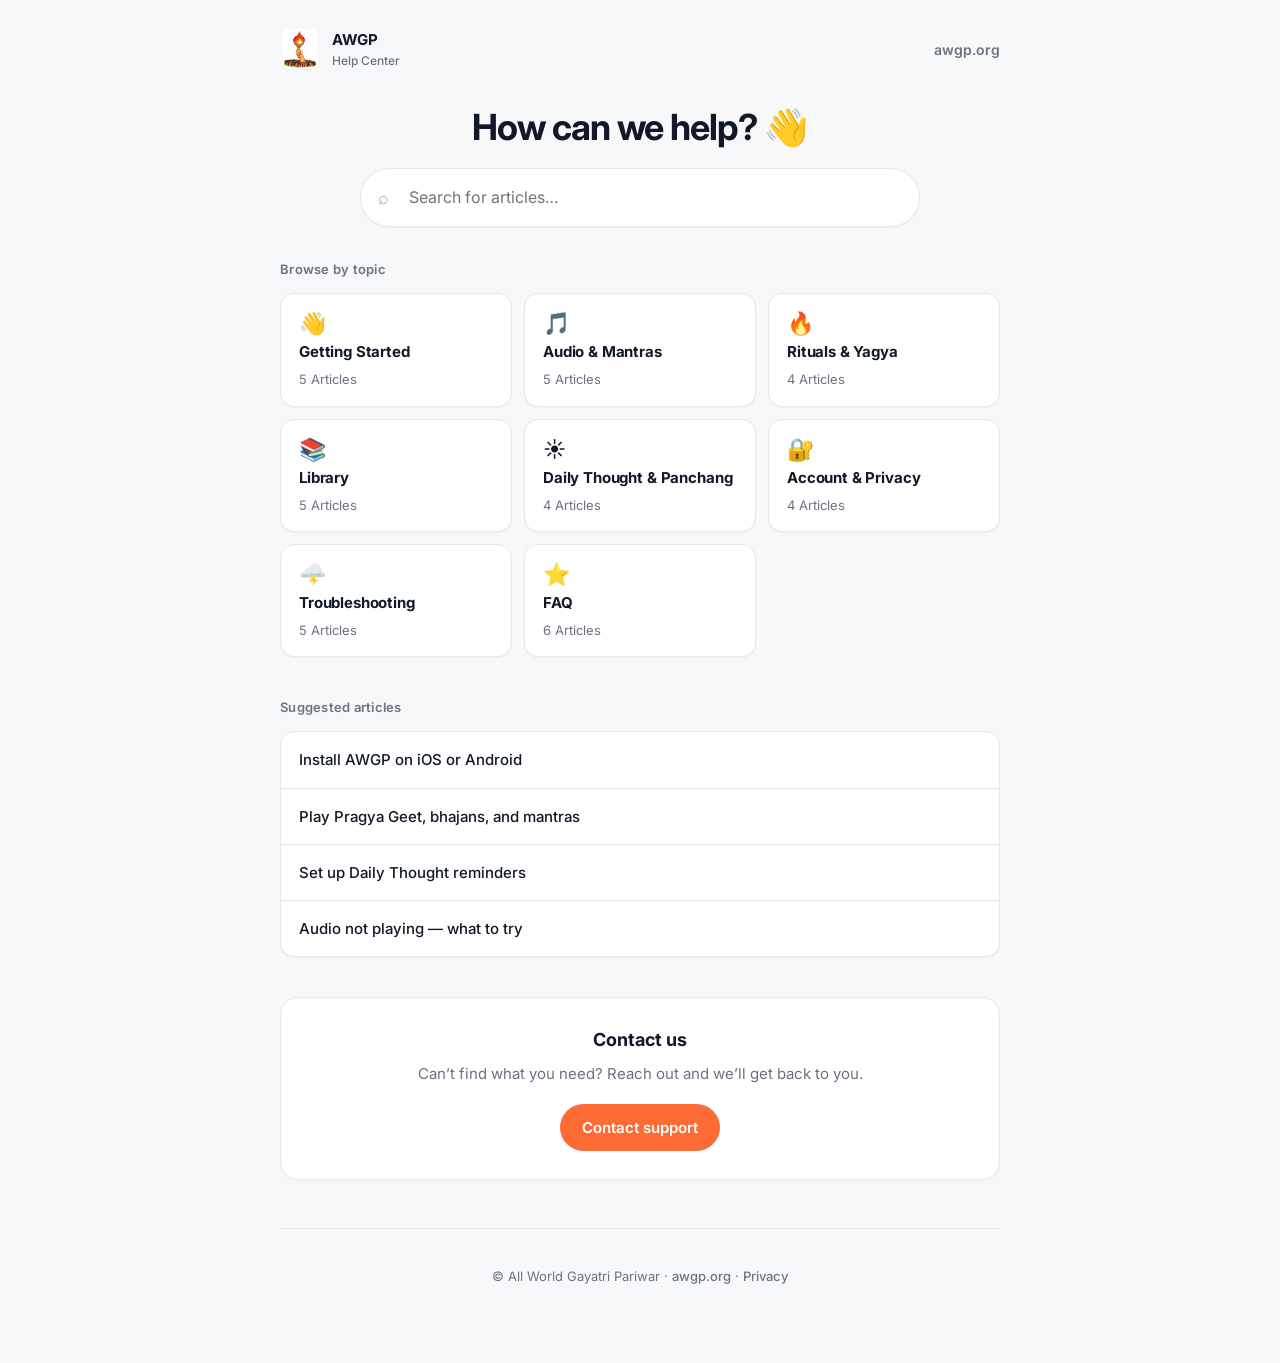
==== index.html @ 36d616b1 "Add AWGP Help Center (HelpKit-style static site). Co-authored-by: Cursor <cursoragent@cursor.com>" ====
<!DOCTYPE html>
<html lang="en" data-base="">
<head>
  <meta charset="utf-8" />
  <meta name="viewport" content="width=device-width, initial-scale=1" />
  <meta name="description" content="AWGP Help Center — guides for audio, rituals, library, daily thought, and troubleshooting." />
  <title>AWGP Help Center</title>
  <link rel="icon" href="assets/icon.png" type="image/png" />
  <link rel="preconnect" href="https://fonts.googleapis.com" />
  <link rel="preconnect" href="https://fonts.gstatic.com" crossorigin />
  <link href="https://fonts.googleapis.com/css2?family=Inter:wght@400;500;600;700&display=swap" rel="stylesheet" />
  <link rel="stylesheet" href="styles.css" />
</head>
<body>
  <div class="shell">
    <header class="site-header">
      <a class="brand" href="index.html">
        <img src="assets/icon.png" width="40" height="40" alt="AWGP" />
        <span class="brand-text">
          <span class="brand-name">AWGP</span>
          <span class="brand-sub">Help Center</span>
        </span>
      </a>
      <a class="header-link" href="https://www.awgp.org" rel="noopener">awgp.org</a>
    </header>

    <section class="hero">
      <h1>How can we help? 👋</h1>
      <div class="search-wrap">
        <span class="search-icon" aria-hidden="true">⌕</span>
        <input
          id="help-search"
          class="search-input"
          type="search"
          placeholder="Search for articles…"
          autocomplete="off"
          aria-label="Search help articles"
        />
        <div id="search-results" class="search-results" role="listbox"></div>
      </div>
    </section>

    <p class="section-label">Browse by topic</p>
    <div id="category-grid" class="category-grid"></div>

    <p class="section-label">Suggested articles</p>
    <div id="suggested-list" class="suggested-list"></div>

    <section class="contact-card">
      <h2>Contact us</h2>
      <p>Can’t find what you need? Reach out and we’ll get back to you.</p>
      <a class="btn" href="contact.html">Contact support</a>
    </section>

    <footer class="site-footer">
      <p>
        © All World Gayatri Pariwar ·
        <a href="https://www.awgp.org" rel="noopener">awgp.org</a> ·
        <a href="https://devn03215.github.io/privacy-policy/" rel="noopener">Privacy</a>
      </p>
    </footer>
  </div>

  <script src="js/articles.js"></script>
  <script src="js/site.js"></script>
</body>
</html>
---- styles.css ----
:root {
  color-scheme: light;
  --bg: #f7f8fa;
  --surface: #ffffff;
  --text: #111827;
  --text-muted: #6b7280;
  --text-soft: #9ca3af;
  --border: #e5e7eb;
  --border-strong: #d1d5db;
  --accent: #ff6b35;
  --accent-hover: #e85a28;
  --accent-soft: rgba(255, 107, 53, 0.1);
  --shadow-sm: 0 1px 2px rgba(15, 23, 42, 0.04);
  --shadow-md: 0 4px 24px rgba(15, 23, 42, 0.06);
  --radius: 14px;
  --radius-lg: 18px;
  --max: 760px;
  --font: "Inter", -apple-system, BlinkMacSystemFont, "Segoe UI", Roboto, sans-serif;
}

@media (prefers-color-scheme: dark) {
  :root {
    color-scheme: dark;
    --bg: #0d0d0f;
    --surface: #1c1c1e;
    --text: #f5f5f7;
    --text-muted: #a1a1a6;
    --text-soft: #86868b;
    --border: rgba(255, 255, 255, 0.1);
    --border-strong: rgba(255, 255, 255, 0.16);
    --accent-soft: rgba(255, 107, 53, 0.16);
    --shadow-sm: 0 1px 2px rgba(0, 0, 0, 0.3);
    --shadow-md: 0 8px 32px rgba(0, 0, 0, 0.35);
  }
}

* {
  box-sizing: border-box;
}

html {
  scroll-behavior: smooth;
}

body {
  margin: 0;
  min-height: 100vh;
  font-family: var(--font);
  font-size: 16px;
  line-height: 1.55;
  color: var(--text);
  background: var(--bg);
  -webkit-font-smoothing: antialiased;
}

a {
  color: var(--accent);
  text-decoration: none;
}

a:hover {
  text-decoration: underline;
}

img {
  max-width: 100%;
  display: block;
}

.shell {
  max-width: var(--max);
  margin: 0 auto;
  padding: 0 20px 64px;
}

.site-header {
  padding: 28px 0 8px;
  display: flex;
  align-items: center;
  justify-content: space-between;
  gap: 16px;
}

.brand {
  display: inline-flex;
  align-items: center;
  gap: 12px;
  text-decoration: none;
  color: var(--text);
}

.brand:hover {
  text-decoration: none;
}

.brand img {
  width: 40px;
  height: 40px;
  border-radius: 10px;
  box-shadow: var(--shadow-sm);
}

.brand-text {
  display: flex;
  flex-direction: column;
  gap: 1px;
}

.brand-name {
  font-size: 15px;
  font-weight: 700;
  letter-spacing: -0.02em;
}

.brand-sub {
  font-size: 12px;
  color: var(--text-muted);
  font-weight: 500;
}

.header-link {
  font-size: 14px;
  font-weight: 600;
  color: var(--text-muted);
  text-decoration: none;
}

.header-link:hover {
  color: var(--accent);
  text-decoration: none;
}

.hero {
  text-align: center;
  padding: 28px 0 32px;
}

.hero h1 {
  margin: 0 0 20px;
  font-size: clamp(1.75rem, 4vw, 2.25rem);
  font-weight: 700;
  letter-spacing: -0.03em;
  line-height: 1.15;
}

.search-wrap {
  position: relative;
  max-width: 560px;
  margin: 0 auto;
}

.search-input {
  width: 100%;
  padding: 16px 20px 16px 48px;
  font: inherit;
  font-size: 16px;
  color: var(--text);
  background: var(--surface);
  border: 1px solid var(--border);
  border-radius: 999px;
  box-shadow: var(--shadow-sm);
  outline: none;
  transition: border-color 0.15s, box-shadow 0.15s;
}

.search-input:focus {
  border-color: var(--accent);
  box-shadow: 0 0 0 3px var(--accent-soft);
}

.search-icon {
  position: absolute;
  left: 18px;
  top: 50%;
  transform: translateY(-50%);
  color: var(--text-soft);
  pointer-events: none;
  font-size: 18px;
}

.search-results {
  position: absolute;
  left: 0;
  right: 0;
  top: calc(100% + 8px);
  background: var(--surface);
  border: 1px solid var(--border);
  border-radius: var(--radius);
  box-shadow: var(--shadow-md);
  overflow: hidden;
  z-index: 20;
  display: none;
}

.search-results.open {
  display: block;
}

.search-result {
  display: block;
  padding: 12px 16px;
  color: var(--text);
  text-decoration: none;
  border-bottom: 1px solid var(--border);
}

.search-result:last-child {
  border-bottom: none;
}

.search-result:hover {
  background: var(--accent-soft);
  text-decoration: none;
}

.search-result-title {
  font-weight: 600;
  font-size: 14px;
  margin-bottom: 2px;
}

.search-result-meta {
  font-size: 12px;
  color: var(--text-muted);
}

.search-empty {
  padding: 16px;
  font-size: 14px;
  color: var(--text-muted);
  text-align: center;
}

.section-label {
  font-size: 13px;
  font-weight: 600;
  color: var(--text-muted);
  margin: 0 0 14px;
  letter-spacing: 0.02em;
}

.category-grid {
  display: grid;
  grid-template-columns: repeat(auto-fill, minmax(220px, 1fr));
  gap: 12px;
  margin-bottom: 40px;
}

.category-card {
  display: flex;
  flex-direction: column;
  gap: 6px;
  padding: 18px 18px 16px;
  background: var(--surface);
  border: 1px solid var(--border);
  border-radius: var(--radius);
  box-shadow: var(--shadow-sm);
  text-decoration: none;
  color: var(--text);
  transition: border-color 0.15s, transform 0.15s, box-shadow 0.15s;
}

.category-card:hover {
  border-color: var(--border-strong);
  box-shadow: var(--shadow-md);
  transform: translateY(-1px);
  text-decoration: none;
}

.category-emoji {
  font-size: 22px;
  line-height: 1;
}

.category-title {
  font-size: 15px;
  font-weight: 700;
  letter-spacing: -0.01em;
}

.category-count {
  font-size: 13px;
  color: var(--text-muted);
}

.suggested-list {
  display: flex;
  flex-direction: column;
  gap: 0;
  background: var(--surface);
  border: 1px solid var(--border);
  border-radius: var(--radius);
  overflow: hidden;
  box-shadow: var(--shadow-sm);
  margin-bottom: 40px;
}

.suggested-item {
  display: block;
  padding: 16px 18px;
  color: var(--text);
  text-decoration: none;
  border-bottom: 1px solid var(--border);
  font-weight: 500;
  font-size: 15px;
}

.suggested-item:last-child {
  border-bottom: none;
}

.suggested-item:hover {
  background: var(--accent-soft);
  text-decoration: none;
}

.contact-card {
  text-align: center;
  padding: 28px 24px;
  background: var(--surface);
  border: 1px solid var(--border);
  border-radius: var(--radius-lg);
  box-shadow: var(--shadow-sm);
}

.contact-card h2 {
  margin: 0 0 8px;
  font-size: 1.125rem;
}

.contact-card p {
  margin: 0 0 18px;
  color: var(--text-muted);
  font-size: 15px;
}

.btn {
  display: inline-flex;
  align-items: center;
  justify-content: center;
  gap: 8px;
  padding: 12px 22px;
  font: inherit;
  font-size: 15px;
  font-weight: 600;
  color: #fff;
  background: var(--accent);
  border: none;
  border-radius: 999px;
  cursor: pointer;
  text-decoration: none;
  transition: background 0.15s;
}

.btn:hover {
  background: var(--accent-hover);
  text-decoration: none;
  color: #fff;
}

.btn-secondary {
  background: transparent;
  color: var(--text);
  border: 1px solid var(--border-strong);
}

.btn-secondary:hover {
  background: var(--accent-soft);
  color: var(--text);
}

.site-footer {
  margin-top: 48px;
  padding-top: 24px;
  border-top: 1px solid var(--border);
  text-align: center;
  font-size: 13px;
  color: var(--text-muted);
}

.site-footer a {
  color: var(--text-muted);
  font-weight: 500;
}

/* Category & article pages */
.page-header {
  padding: 24px 0 20px;
}

.breadcrumb {
  display: flex;
  flex-wrap: wrap;
  gap: 6px;
  align-items: center;
  font-size: 13px;
  color: var(--text-muted);
  margin-bottom: 16px;
}

.breadcrumb a {
  color: var(--text-muted);
  font-weight: 500;
}

.breadcrumb a:hover {
  color: var(--accent);
}

.page-header h1 {
  margin: 0;
  font-size: clamp(1.5rem, 3.5vw, 2rem);
  font-weight: 700;
  letter-spacing: -0.02em;
  display: flex;
  align-items: center;
  gap: 10px;
}

.article-list {
  display: flex;
  flex-direction: column;
  gap: 0;
  background: var(--surface);
  border: 1px solid var(--border);
  border-radius: var(--radius);
  overflow: hidden;
  box-shadow: var(--shadow-sm);
  margin-bottom: 32px;
}

.article-list a {
  display: block;
  padding: 16px 18px;
  color: var(--text);
  font-weight: 500;
  border-bottom: 1px solid var(--border);
  text-decoration: none;
}

.article-list a:last-child {
  border-bottom: none;
}

.article-list a:hover {
  background: var(--accent-soft);
  text-decoration: none;
}

.article-body {
  background: var(--surface);
  border: 1px solid var(--border);
  border-radius: var(--radius-lg);
  padding: clamp(24px, 4vw, 36px);
  box-shadow: var(--shadow-sm);
}

.article-body h2 {
  margin: 2rem 0 0.75rem;
  font-size: 1.25rem;
  letter-spacing: -0.02em;
}

.article-body h2:first-child {
  margin-top: 0;
}

.article-body h3 {
  margin: 1.5rem 0 0.5rem;
  font-size: 1.05rem;
}

.article-body p,
.article-body li {
  color: var(--text);
}

.article-body p {
  margin: 0 0 1rem;
}

.article-body ul,
.article-body ol {
  margin: 0 0 1rem;
  padding-left: 1.25rem;
}

.article-body li {
  margin: 0.35rem 0;
}

.article-body strong {
  font-weight: 600;
}

.tip {
  padding: 14px 16px;
  border-radius: 10px;
  background: var(--accent-soft);
  border-left: 3px solid var(--accent);
  margin: 1.25rem 0;
  font-size: 15px;
}

.store-row {
  display: flex;
  flex-wrap: wrap;
  gap: 10px;
  margin: 1rem 0;
}

@media (max-width: 560px) {
  .category-grid {
    grid-template-columns: 1fr;
  }

  .site-header {
    flex-direction: column;
    align-items: flex-start;
  }
}
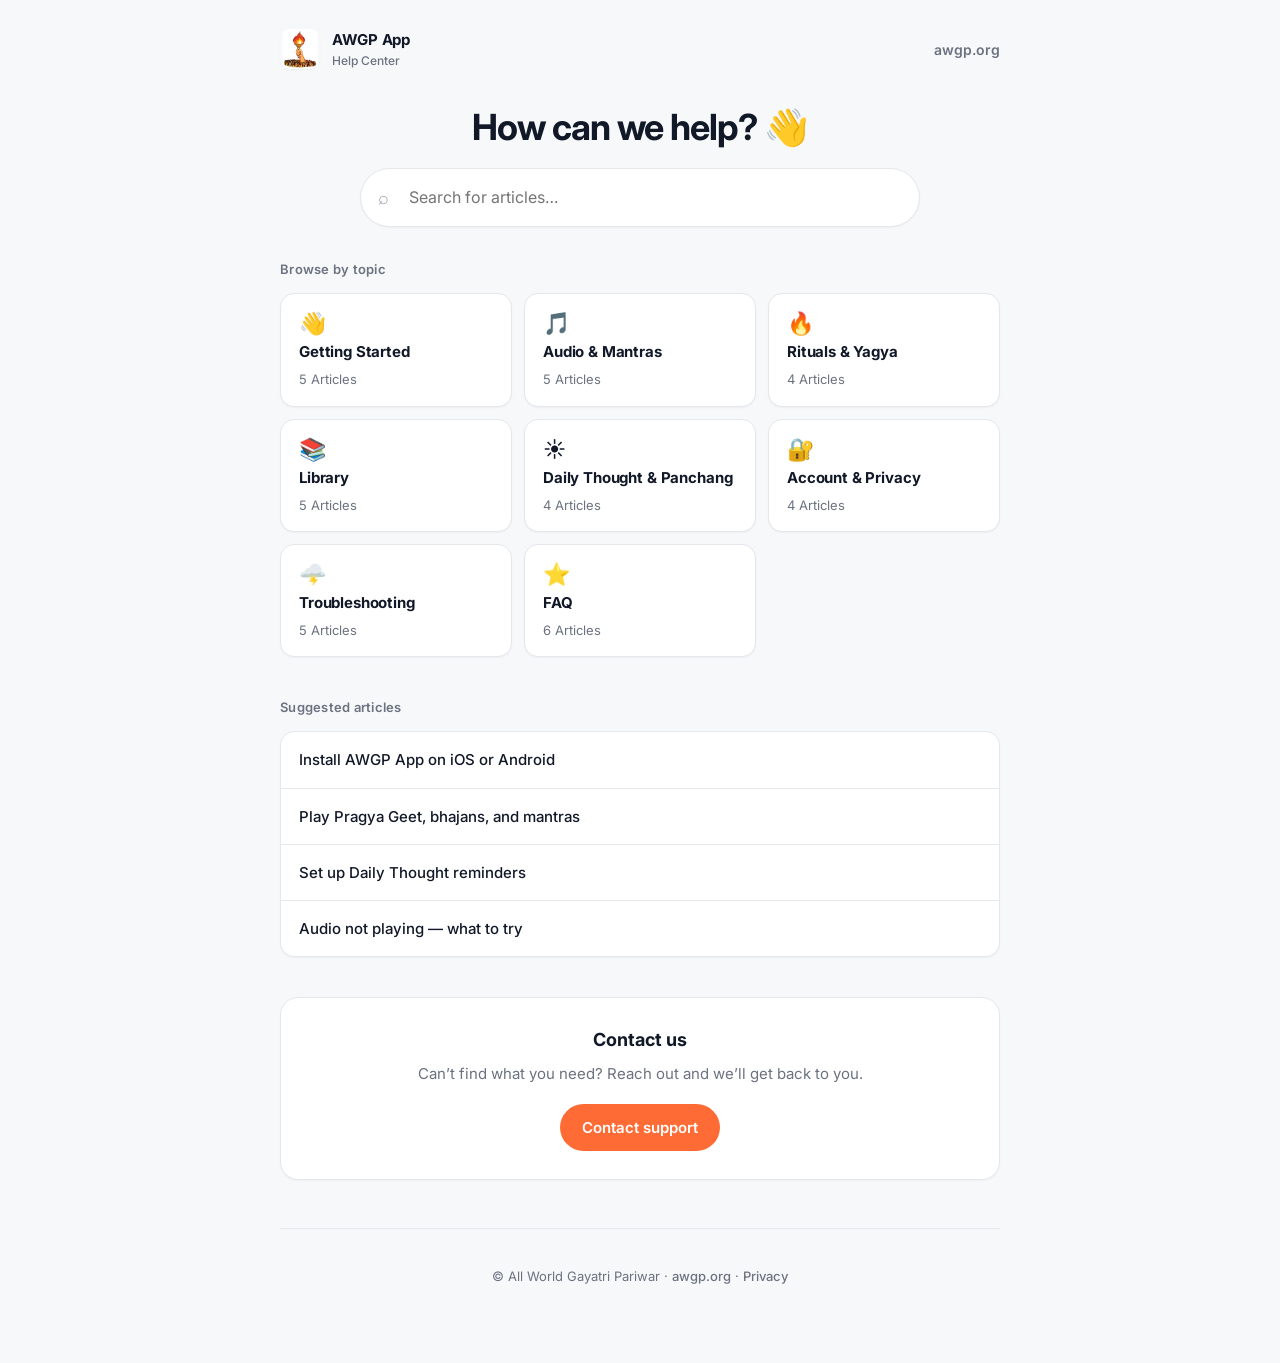
==== commit ef007d78: "Update help center: AWGP App branding and no-registration copy." ====
--- a/index.html
+++ b/index.html
@@ -3,8 +3,8 @@
 <head>
   <meta charset="utf-8" />
   <meta name="viewport" content="width=device-width, initial-scale=1" />
-  <meta name="description" content="AWGP Help Center — guides for audio, rituals, library, daily thought, and troubleshooting." />
-  <title>AWGP Help Center</title>
+  <meta name="description" content="AWGP App Help Center — guides for audio, rituals, library, daily thought, and troubleshooting." />
+  <title>AWGP App Help Center</title>
   <link rel="icon" href="assets/icon.png" type="image/png" />
   <link rel="preconnect" href="https://fonts.googleapis.com" />
   <link rel="preconnect" href="https://fonts.gstatic.com" crossorigin />
@@ -15,9 +15,9 @@
   <div class="shell">
     <header class="site-header">
       <a class="brand" href="index.html">
-        <img src="assets/icon.png" width="40" height="40" alt="AWGP" />
+        <img src="assets/icon.png" width="40" height="40" alt="AWGP App" />
         <span class="brand-text">
-          <span class="brand-name">AWGP</span>
+          <span class="brand-name">AWGP App</span>
           <span class="brand-sub">Help Center</span>
         </span>
       </a>
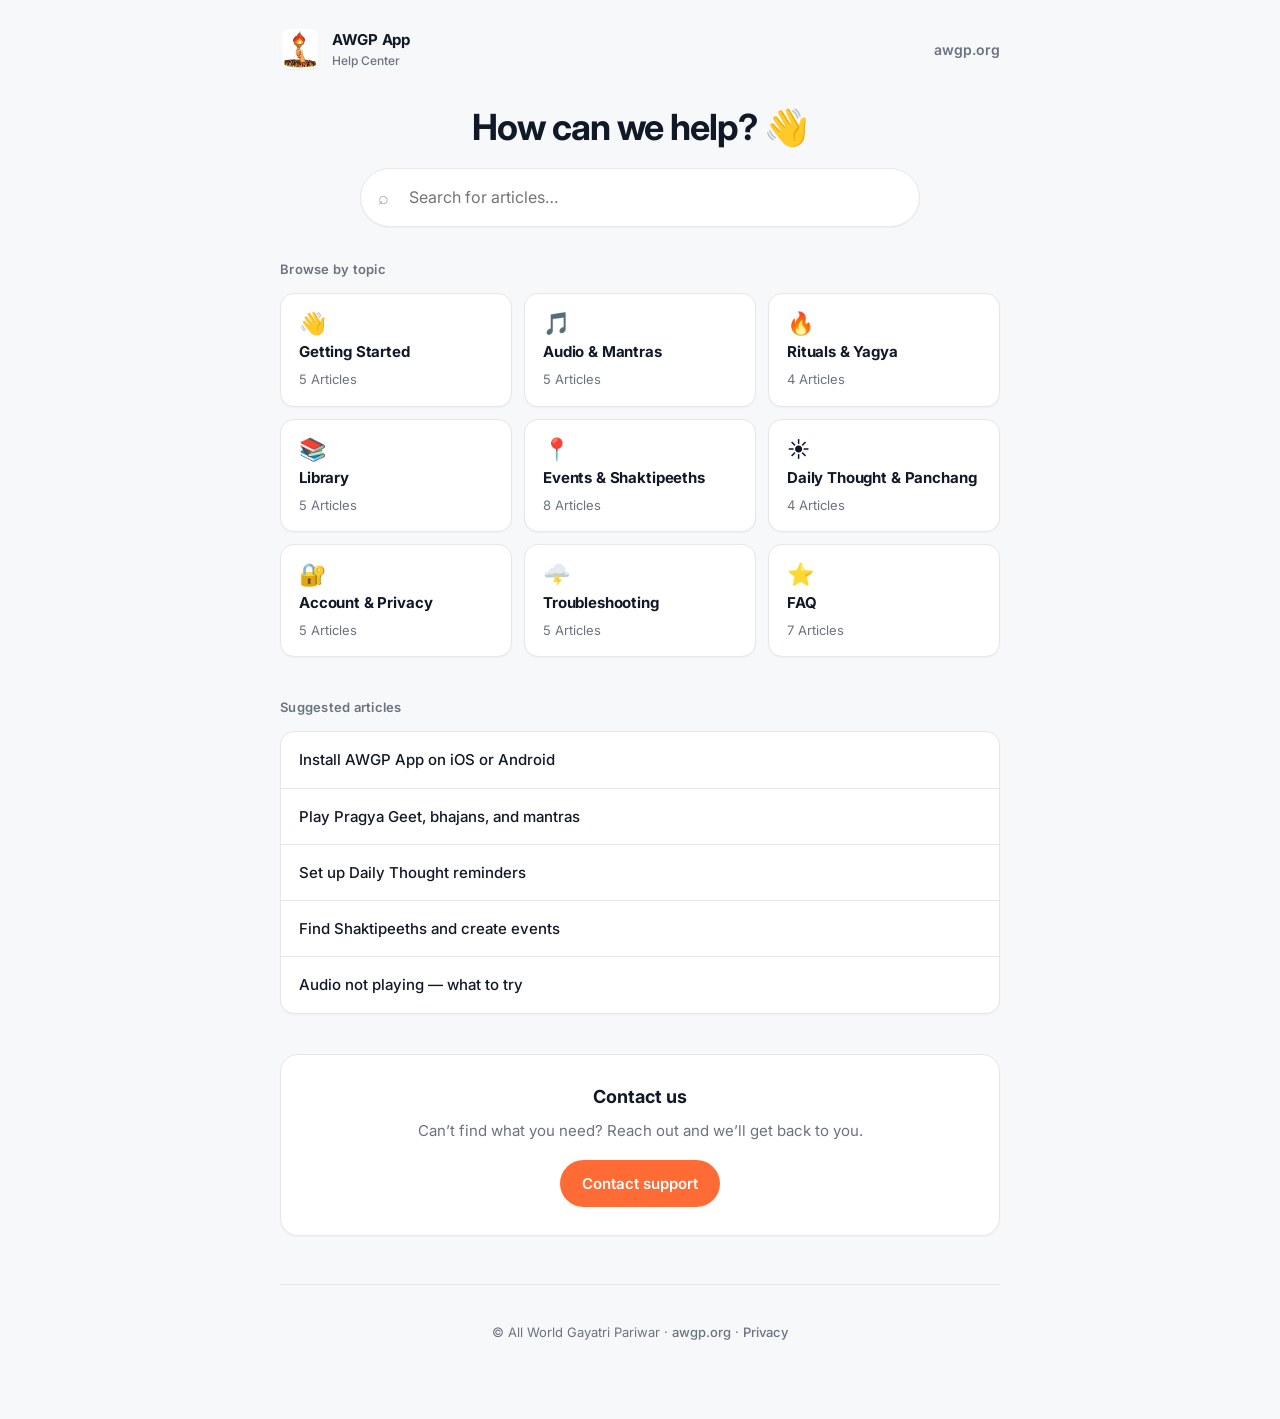
==== commit 5bf16464: "Add Events & Shaktipeeths help section. EOF  Co-authored-by: Cursor <cursoragent@cursor.com>" ====
--- a/index.html
+++ b/index.html
@@ -3,7 +3,7 @@
 <head>
   <meta charset="utf-8" />
   <meta name="viewport" content="width=device-width, initial-scale=1" />
-  <meta name="description" content="AWGP App Help Center — guides for audio, rituals, library, daily thought, and troubleshooting." />
+  <meta name="description" content="AWGP App Help Center — guides for audio, rituals, library, Shaktipeeth events, daily thought, and troubleshooting." />
   <title>AWGP App Help Center</title>
   <link rel="icon" href="assets/icon.png" type="image/png" />
   <link rel="preconnect" href="https://fonts.googleapis.com" />
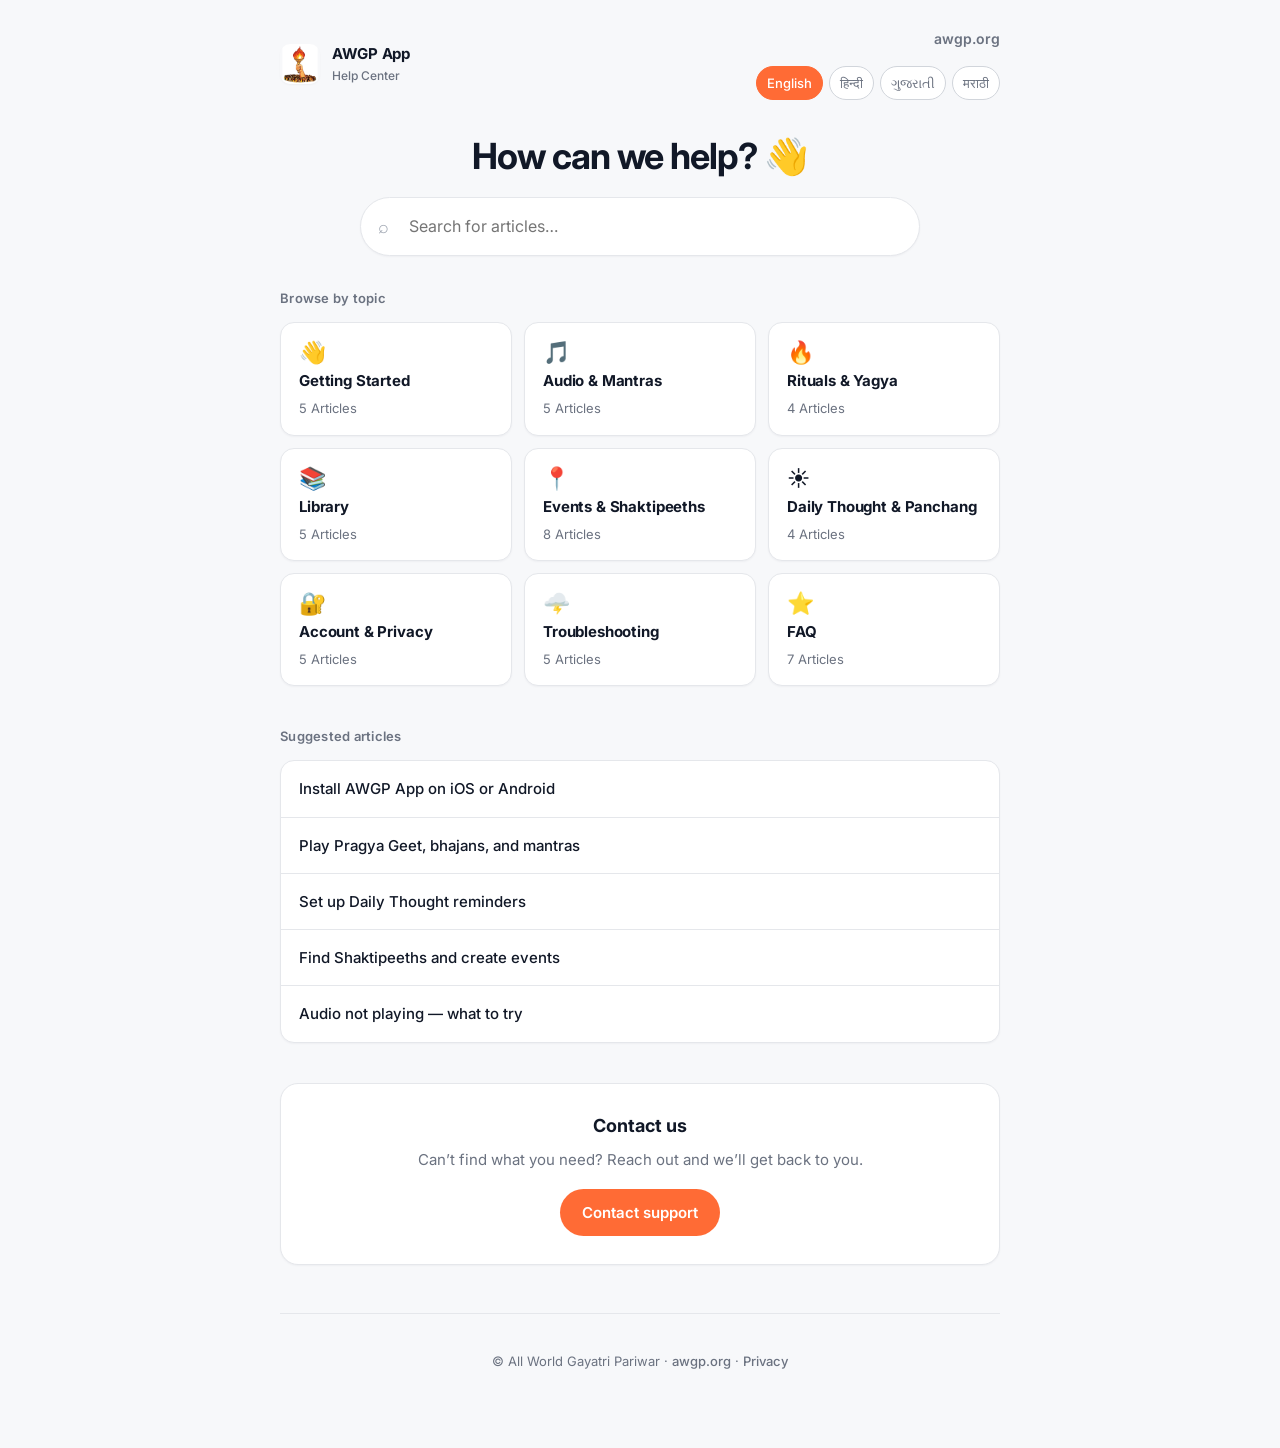
==== commit 53b47b65: "Update help center (i18n) Localize hub, FAQ, contact, and guides for Hindi, Gujarati, and Marathi vi" ====
--- a/index.html
+++ b/index.html
@@ -4,7 +4,7 @@
   <meta charset="utf-8" />
   <meta name="viewport" content="width=device-width, initial-scale=1" />
   <meta name="description" content="AWGP App Help Center — guides for audio, rituals, library, Shaktipeeth events, daily thought, and troubleshooting." />
-  <title>AWGP App Help Center</title>
+  <title data-i18n="meta.helpTitle">AWGP App Help Center</title>
   <link rel="icon" href="assets/icon.png" type="image/png" />
   <link rel="preconnect" href="https://fonts.googleapis.com" />
   <link rel="preconnect" href="https://fonts.gstatic.com" crossorigin />
@@ -18,14 +18,17 @@
         <img src="assets/icon.png" width="40" height="40" alt="AWGP App" />
         <span class="brand-text">
           <span class="brand-name">AWGP App</span>
-          <span class="brand-sub">Help Center</span>
+          <span class="brand-sub" data-i18n="chrome.brandSub">Help Center</span>
         </span>
       </a>
-      <a class="header-link" href="https://www.awgp.org" rel="noopener">awgp.org</a>
+      <div class="header-tools">
+        <a class="header-link" href="https://www.awgp.org" rel="noopener">awgp.org</a>
+        <div id="lang-switcher" class="lang-switcher" role="group" aria-label="Language"></div>
+      </div>
     </header>
 
     <section class="hero">
-      <h1>How can we help? 👋</h1>
+      <h1 data-i18n="hub.hero">How can we help? 👋</h1>
       <div class="search-wrap">
         <span class="search-icon" aria-hidden="true">⌕</span>
         <input
@@ -33,6 +36,8 @@
           class="search-input"
           type="search"
           placeholder="Search for articles…"
+          data-i18n-placeholder="hub.searchPlaceholder"
+          data-i18n-aria="hub.searchAria"
           autocomplete="off"
           aria-label="Search help articles"
         />
@@ -40,27 +45,32 @@
       </div>
     </section>
 
-    <p class="section-label">Browse by topic</p>
+    <p class="section-label" data-i18n="chrome.browseByTopic">Browse by topic</p>
     <div id="category-grid" class="category-grid"></div>
 
-    <p class="section-label">Suggested articles</p>
+    <p class="section-label" data-i18n="chrome.suggestedArticles">Suggested articles</p>
     <div id="suggested-list" class="suggested-list"></div>
 
     <section class="contact-card">
-      <h2>Contact us</h2>
-      <p>Can’t find what you need? Reach out and we’ll get back to you.</p>
-      <a class="btn" href="contact.html">Contact support</a>
+      <h2 data-i18n="chrome.contactUs">Contact us</h2>
+      <p data-i18n="chrome.contactBlurb">Can’t find what you need? Reach out and we’ll get back to you.</p>
+      <a class="btn" href="contact.html" data-i18n="chrome.contactSupport">Contact support</a>
     </section>
 
     <footer class="site-footer">
       <p>
-        © All World Gayatri Pariwar ·
+        <span data-i18n="chrome.footerLine">© All World Gayatri Pariwar ·</span>
         <a href="https://www.awgp.org" rel="noopener">awgp.org</a> ·
-        <a href="https://devn03215.github.io/privacy-policy/" rel="noopener">Privacy</a>
+        <a href="https://devn03215.github.io/privacy-policy/" rel="noopener" data-i18n="chrome.footerPrivacy">Privacy</a>
       </p>
     </footer>
   </div>
 
+  <script src="js/locales/en.js"></script>
+  <script src="js/locales/hi.js"></script>
+  <script src="js/locales/gu.js"></script>
+  <script src="js/locales/mr.js"></script>
+  <script src="js/i18n.js"></script>
   <script src="js/articles.js"></script>
   <script src="js/site.js"></script>
 </body>
--- a/styles.css
+++ b/styles.css
@@ -16,6 +16,13 @@
   --radius-lg: 18px;
   --max: 760px;
   --font: "Inter", -apple-system, BlinkMacSystemFont, "Segoe UI", Roboto, sans-serif;
+  --font-indic: "Noto Sans Devanagari", "Noto Sans Gujarati", "Inter", -apple-system, BlinkMacSystemFont, "Segoe UI", sans-serif;
+}
+
+html[lang="hi"] body,
+html[lang="mr"] body,
+html[lang="gu"] body {
+  font-family: var(--font-indic);
 }
 
 @media (prefers-color-scheme: dark) {
@@ -519,3 +526,46 @@
     align-items: flex-start;
   }
 }
+
+.lang-switcher {
+  display: flex;
+  flex-wrap: wrap;
+  gap: 6px;
+  align-items: center;
+  margin: 8px 0 0;
+}
+
+.lang-btn {
+  appearance: none;
+  border: 1px solid var(--border-strong);
+  background: var(--surface);
+  color: var(--text-muted);
+  font: inherit;
+  font-size: 13px;
+  font-weight: 500;
+  padding: 6px 10px;
+  border-radius: 999px;
+  cursor: pointer;
+}
+
+.lang-btn:hover {
+  color: var(--text);
+  border-color: var(--accent);
+}
+
+.lang-btn.is-active {
+  color: #fff;
+  background: var(--accent);
+  border-color: var(--accent);
+}
+
+.header-tools {
+  display: flex;
+  flex-direction: column;
+  align-items: flex-end;
+  gap: 8px;
+}
+
+.site-header .header-tools .header-link {
+  align-self: flex-end;
+}
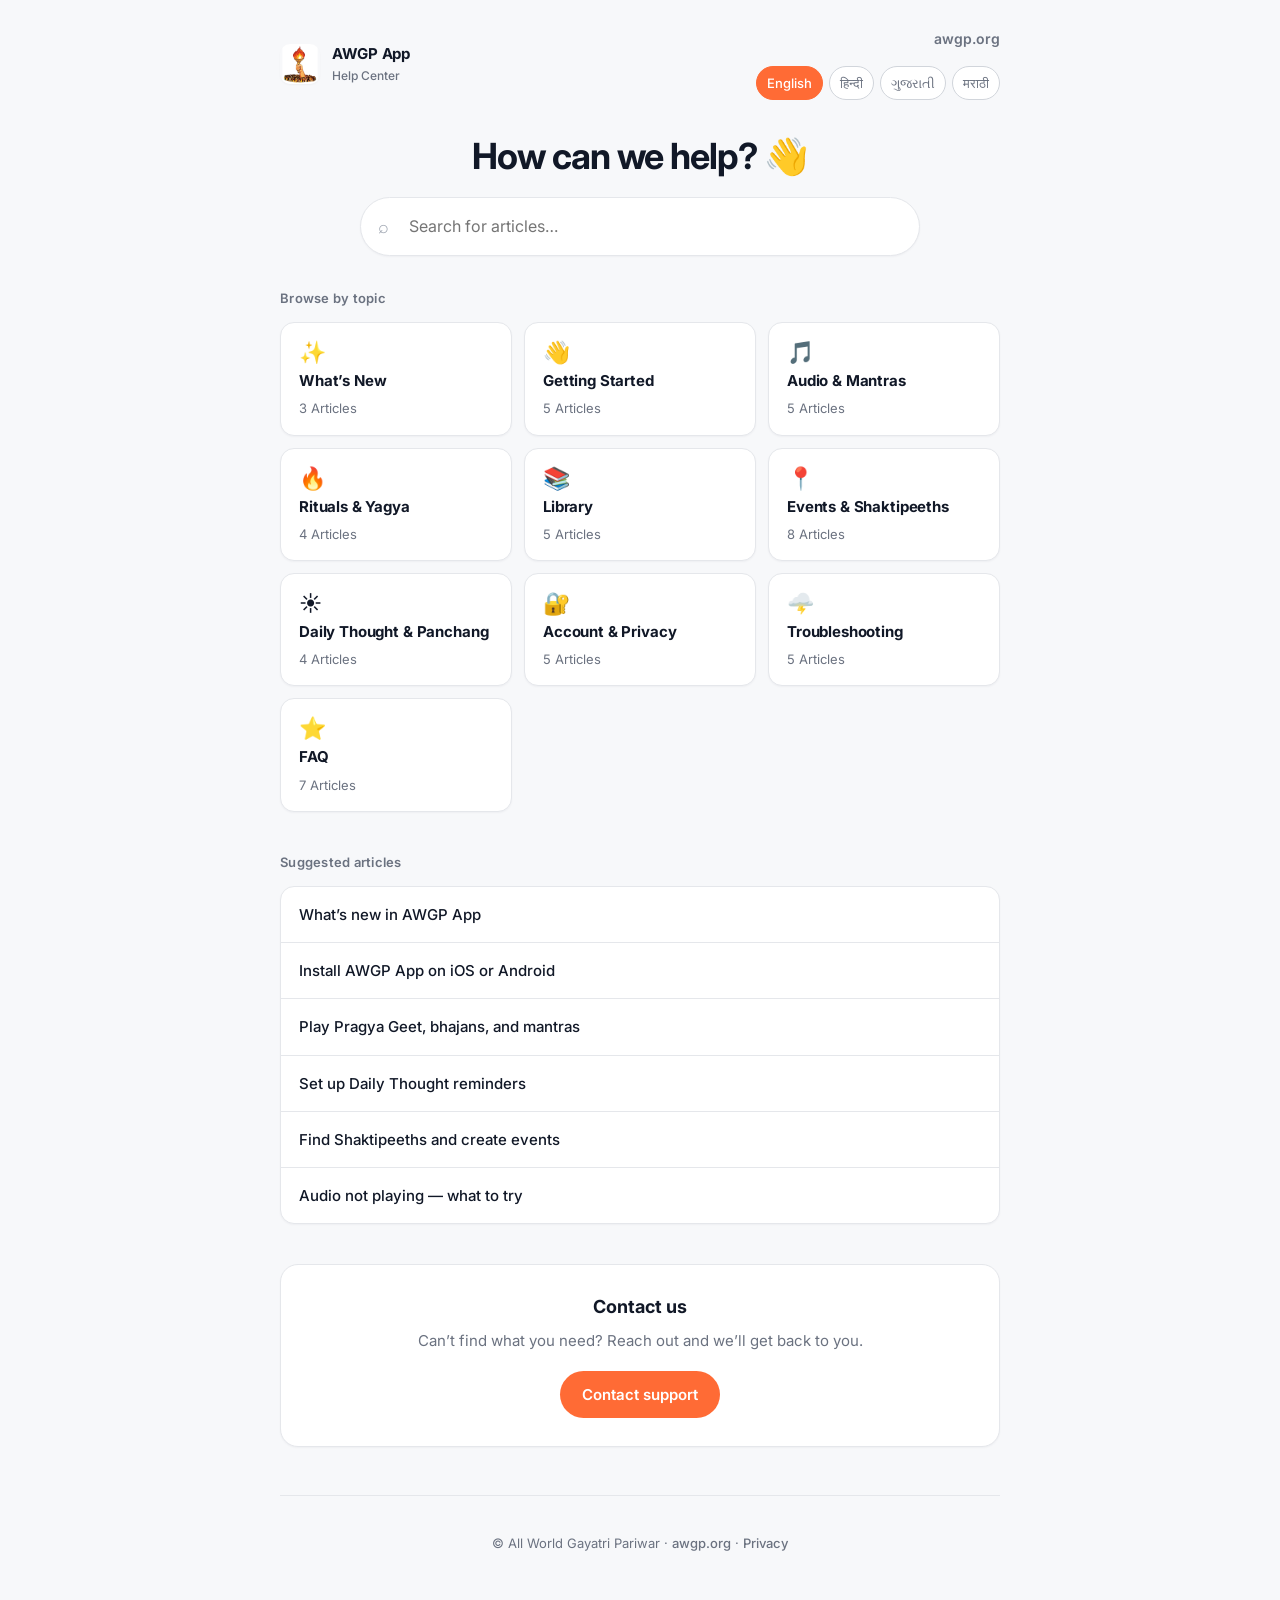
==== commit 97bc5f62: "Use AWGP custom domains and preserve legacy page links" ====
--- a/index.html
+++ b/index.html
@@ -2,6 +2,21 @@
 <html lang="en" data-base="">
 <head>
   <meta charset="utf-8" />
+  <script>
+    // Keep old GitHub Pages bookmarks, language settings, and shared routes working.
+    (function () {
+      var prefix = '/awgpapp-help';
+      if (location.hostname !== 'devn03215.github.io' ||
+          (location.pathname !== prefix && !location.pathname.startsWith(prefix + '/'))) return;
+      var suffix = location.pathname.slice(prefix.length).replace(/^\//, '');
+      if (suffix === 'index.html') suffix = '';
+      var destination = new URL('https://awgp.link');
+      destination.pathname = '/help/' + suffix;
+      destination.search = location.search;
+      destination.hash = location.hash;
+      location.replace(destination.href);
+    })();
+  </script>
   <meta name="viewport" content="width=device-width, initial-scale=1" />
   <meta name="description" content="AWGP App Help Center — guides for audio, rituals, library, Shaktipeeth events, daily thought, and troubleshooting." />
   <title data-i18n="meta.helpTitle">AWGP App Help Center</title>
@@ -61,7 +76,7 @@
       <p>
         <span data-i18n="chrome.footerLine">© All World Gayatri Pariwar ·</span>
         <a href="https://www.awgp.org" rel="noopener">awgp.org</a> ·
-        <a href="https://devn03215.github.io/privacy-policy/" rel="noopener" data-i18n="chrome.footerPrivacy">Privacy</a>
+        <a href="https://awgp.link/privacy-policy.html" rel="noopener" data-i18n="chrome.footerPrivacy">Privacy</a>
       </p>
     </footer>
   </div>
